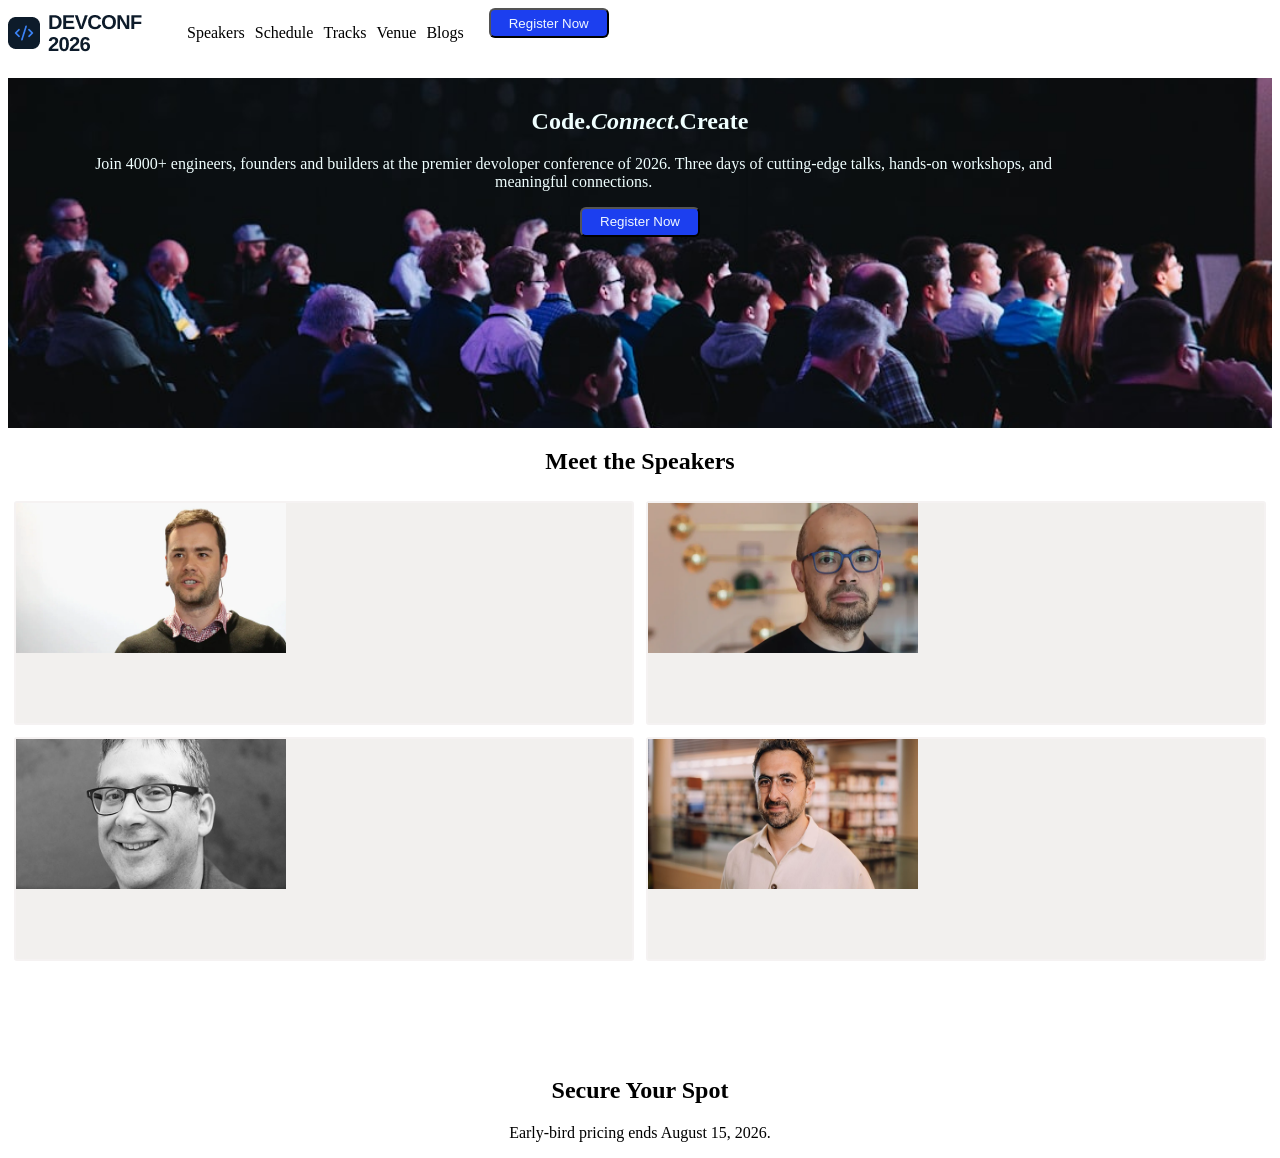
==== index.html @ 4367ab65 "secure your spot(just started)" ====
<!DOCTYPE html>
<html lang="en">

<head>
    <meta charset="UTF-8">
    <meta name="viewport" content="width=device-width, initial-scale=1.0">
    <title>Heade</title>
    <link rel="stylesheet" href="styles/button.css">
    <link rel="stylesheet" href="styles/head.css">
    <link rel="stylesheet" href="styles/nav_bar.css">
    <link rel="stylesheet" href="styles/banner.css">
    <link rel="stylesheet" href="styles/speakers.css">
    <style>
        .container {
            display: flex;
        }
        .hbanner{
            color: azure;
            text-align: center;
            padding-top: 30px;
        }
        .hbannerp{
            color: azure;
            text-align: center;
            padding-left: 60px;
            width: 80%;
        }
        

            
        

        .logo {
            display: flex;
            justify-content: space-around;
            justify-content: left;
        }

        .nav {
            display: flex;
            justify-content: space-around;

            justify-content: center;
        }
        .button1{
            margin-left: 20px;
            display: flex;
            
            justify-content: end;
        }
        .button2{
            display: flex;
            justify-content: center;
            align-items: baseline;
        }
        

        
    </style>
</head>

<body>
    <header>

        <nav class="container">
            <div class="logo">
                <img src="resources/logo.png" alt="">
            </div>
            <ul class="nav">
                <li>Speakers</li>
                <li>Schedule</li>
                <li>Tracks</li>
                <li>Venue</li>
                <li>Blogs</li>
            </ul>
            <div class="button1">
                <button>Register Now</button>
            </div>
        </nav>
    </header>
    
    
    
    <main>
        <section class="hero">
            <h1 class="hbanner">
                Code.<em>Connect</em>.Create
            </h1>
            <p class="hbannerp">
                Join 4000+ engineers, founders and builders at the premier devoloper
                conference of 2026. Three days of cutting-edge talks, hands-on workshops, and meaningful connections.
                
            </p>
            <div class="button2">
                <button>Register Now</button>
            </div>

        </section>
        <section>
             <h1 style="text-align: center;">Meet the Speakers</h1>
        </section>
        <section class="speakers">
            <div class="space">
                <img class="sp" src="resources/andrej.png" alt="a picture of andrej karpathy"> 
                
            </div>
            <div class="space">
                <img class="sp" src="resources/demis.png" alt="a picture of demis hassabis">
            </div>
            <div class="space">
                <img class="sp" src="resources/gary.png" alt="a picture of grey marcues">
            </div>

            <div class="space">
                <img class="sp" src="resources/mustafa.png" alt="a picture of mustafa suleyman">
            </div>

                
        </section><br><br><br><br><br>
        <section>
            <h1 style="text-align: center;">Secure Your Spot</h1>
            <p style="text-align: center;">Early-bird pricing ends August 15, 2026.</p>
        </section>
        
        <section class="pricing">
            <div class="pricing">

            </div>
            <div class="pricing"></div>
            <div class="pricing"></div>
        </section>


             
    </main>
</body>

</html>
---- styles/button.css ----
button {
            justify-content: right;
            height: 30px;
            width: 120px;
            color: aliceblue;
            background-color: rgb(28, 63, 239);
            justify-content: right;
            cursor: pointer;
            border-radius: 6px;

        }

button:hover{
            background-color: rgb(65, 213, 60);
        }
---- styles/head.css ----
.head{
    height: 100px;
    width: 50px;
}
.logo{
    align-items: center;
}
---- styles/nav_bar.css ----
nav ul li a{
            text-decoration: none;
        }
        

        nav ul li{
            cursor: pointer;
            margin-right: 5px;
            margin-left: 5px;
        }
        nav ul{
            display: flex;
            list-style: none;
        }
        nav ul li:hover{
            color: rgb(220, 139, 18);
        }
---- styles/banner.css ----
.hero{
    background-image: url("banner.jpg");
    background-size: cover;
    background-position: center;
    height: 350px;
}
---- styles/speakers.css ----
.speakers{
    display: grid;
    grid-template-columns: 50% 50%;
    

}
.sp{
    height: 150px;
    width: 270px;
}
.space{
    
    border-radius: 3px;
    border: 2px solid rgb(245, 242, 242);
    margin: 6px;
    height: 220px;
    background-color: rgb(242, 240, 238);
    
   
}
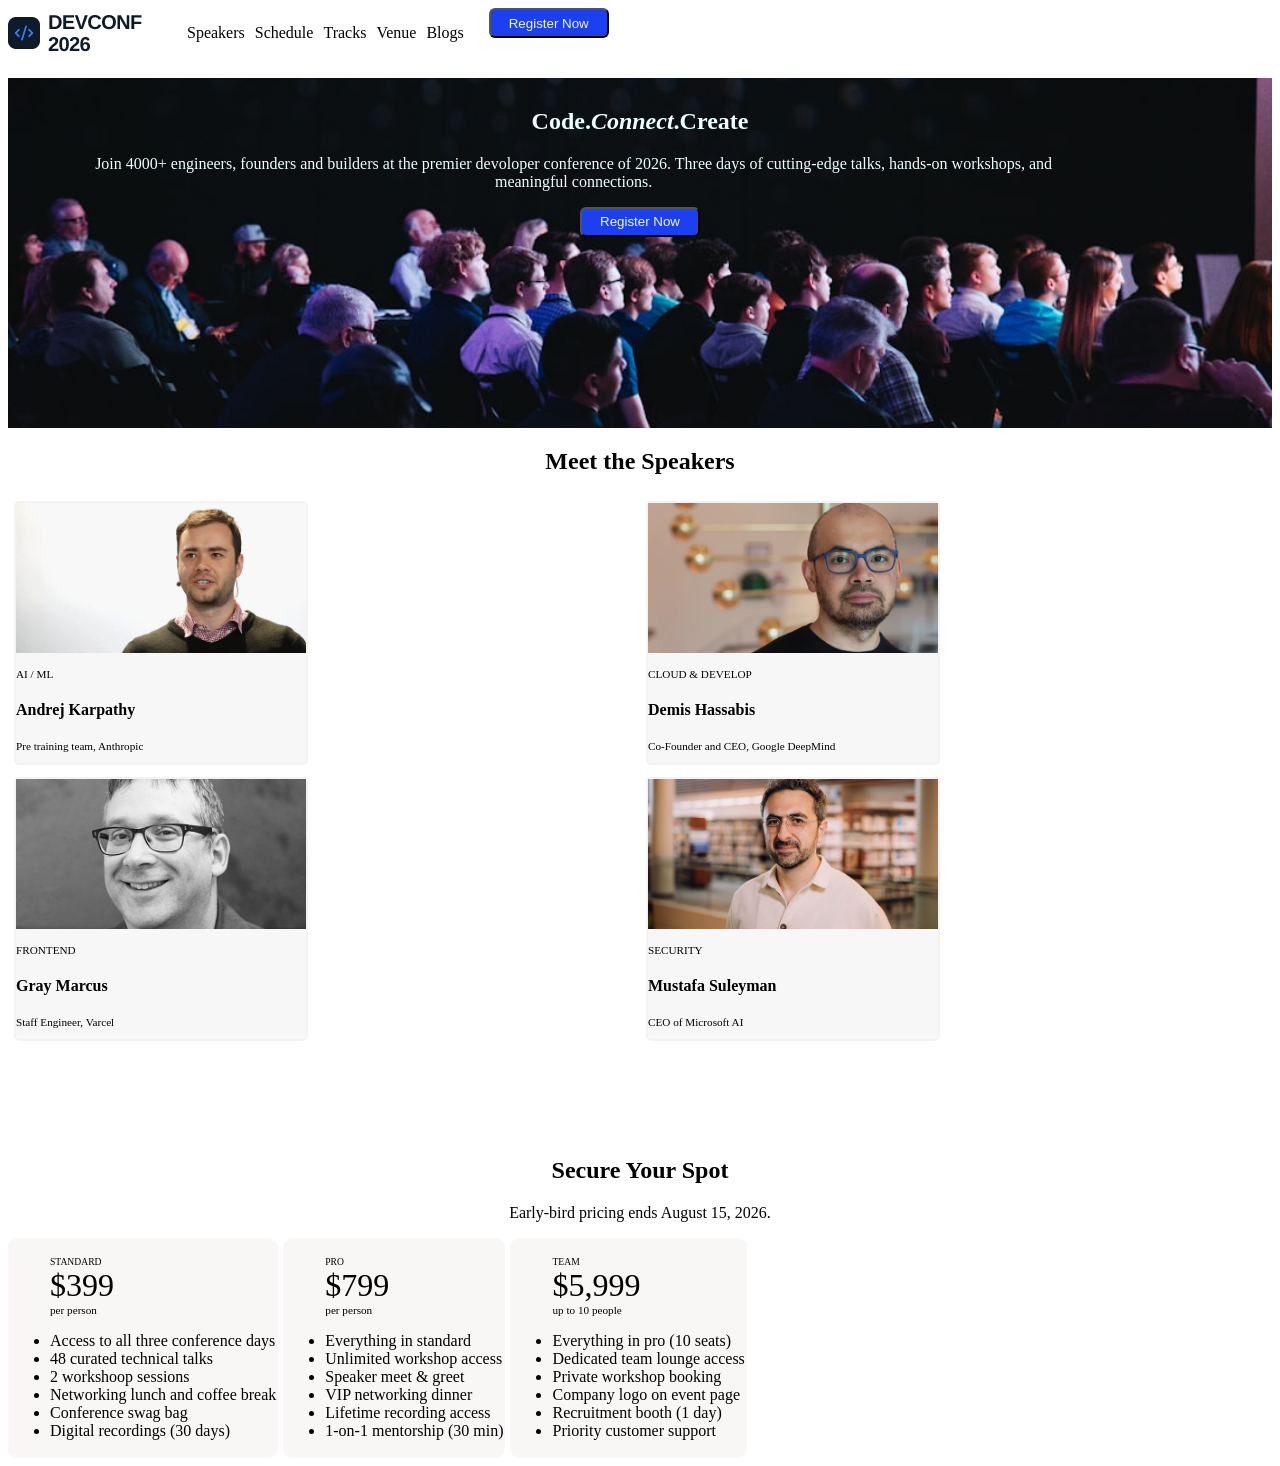
==== commit 1d4e4ad7: "pricing added" ====
--- a/index.html
+++ b/index.html
@@ -10,6 +10,7 @@
     <link rel="stylesheet" href="styles/nav_bar.css">
     <link rel="stylesheet" href="styles/banner.css">
     <link rel="stylesheet" href="styles/speakers.css">
+    <link rel="stylesheet" href="styles/pricing.css">
     <style>
         .container {
             display: flex;
@@ -101,18 +102,56 @@
         </section>
         <section class="speakers">
             <div class="space">
-                <img class="sp" src="resources/andrej.png" alt="a picture of andrej karpathy"> 
+                <img class="sp" src="resources/andrej.png" alt="a picture of andrej karpathy">
+                <p class="intro">
+                    AI / ML
+                </p> 
+                <p>
+                    <h4>Andrej Karpathy</h4>
+                </p>
+                <p class="intro">
+                    Pre training team, Anthropic
+                </p>
+
+
                 
             </div>
             <div class="space">
                 <img class="sp" src="resources/demis.png" alt="a picture of demis hassabis">
+                <p class="intro">
+                    CLOUD & DEVELOP
+                </p> 
+                <p>
+                    <h4>Demis Hassabis</h4>
+                </p>
+                <p class="intro">
+                    Co-Founder and CEO, Google DeepMind
+                </p>
             </div>
             <div class="space">
                 <img class="sp" src="resources/gary.png" alt="a picture of grey marcues">
+                <p class="intro">
+                    FRONTEND
+                </p> 
+                <p>
+                    <h4>Gray Marcus</h4>
+                </p>
+                <p class="intro">
+                    Staff Engineer, Varcel
+                </p>
             </div>
 
             <div class="space">
                 <img class="sp" src="resources/mustafa.png" alt="a picture of mustafa suleyman">
+                <p class="intro">
+                    SECURITY
+                </p> 
+                <p>
+                    <h4>Mustafa Suleyman</h4>
+                </p>
+                <p class="intro">
+                    CEO of Microsoft AI
+                </p>
             </div>
 
                 
@@ -121,13 +160,53 @@
             <h1 style="text-align: center;">Secure Your Spot</h1>
             <p style="text-align: center;">Early-bird pricing ends August 15, 2026.</p>
         </section>
-        
+
         <section class="pricing">
-            <div class="pricing">
-
-            </div>
-            <div class="pricing"></div>
-            <div class="pricing"></div>
+            <div class="content">
+                <ul class="first">
+                    <li  style="font-size: .6rem; ">STANDARD</li>
+                    <li style="font-size: 2rem; ">$399</li>
+                    <li style="font-size: .7rem; ">per person</li>
+                </ul>
+                <ul class="second">
+                    <li>Access to all three conference days</li>
+                    <li>48 curated technical talks</li>
+                    <li>2 workshoop sessions</li>
+                    <li>Networking lunch and coffee break</li>
+                    <li>Conference swag bag</li>
+                    <li>Digital recordings (30 days)</li>
+                </ul>
+            </div>
+            <div class="content">
+                <ul class="first">
+                    <li style="font-size: .6rem; ">PRO</li>
+                    <li style="font-size: 2rem; ">$799</li>
+                    <li style="font-size: .7rem; ">per person</li>
+                </ul>
+                <ul class="second">
+                    <li>Everything in standard</li>
+                    <li>Unlimited workshop access</li>
+                    <li>Speaker meet & greet</li>
+                    <li>VIP networking dinner</li>
+                    <li>Lifetime recording access</li>
+                    <li>1-on-1 mentorship (30 min)</li>
+                </ul>
+            </div>
+            <div class="content">
+                <ul class="first">
+                    <li style="font-size: .6rem; ">TEAM</li>
+                    <li style="font-size: 2rem; ">$5,999</li>
+                    <li style="font-size: .7rem; ">up to 10 people</li>
+                </ul>
+                <ul class="second">
+                    <li>Everything in pro (10 seats)</li>
+                    <li>Dedicated team lounge access</li>
+                    <li>Private workshop booking</li>
+                    <li>Company logo on event page</li>
+                    <li>Recruitment booth (1 day)</li>
+                    <li>Priority customer support</li>
+                </ul>
+            </div>
         </section>
 
 
--- a/styles/speakers.css
+++ b/styles/speakers.css
@@ -1,20 +1,29 @@
 .speakers{
+    margin: 0px;
+    padding: 0px;
+    
     display: grid;
     grid-template-columns: 50% 50%;
+}
     
-
-}
+    
 .sp{
     height: 150px;
-    width: 270px;
+    width: 290px;
 }
 .space{
     
-    border-radius: 3px;
+    border-radius: 5px;
     border: 2px solid rgb(245, 242, 242);
     margin: 6px;
-    height: 220px;
-    background-color: rgb(242, 240, 238);
+    width: fit-content;
+    height: 260px;
+    
+    
+    background-color: rgb(248, 247, 247);
+}
+.intro{
+    font-size: .7rem;
+}
     
    
-}
--- a/styles/pricing.css
+++ b/styles/pricing.css
@@ -0,0 +1,15 @@
+.pricing{
+    display: flex;
+    gap: 5px;
+    
+
+}
+.first{
+    list-style: none;
+    
+}
+.content{
+    border: 2px solid rgb(249, 247, 247);
+    border-radius: 9px;
+    background-color: rgb(248, 247, 245);
+}
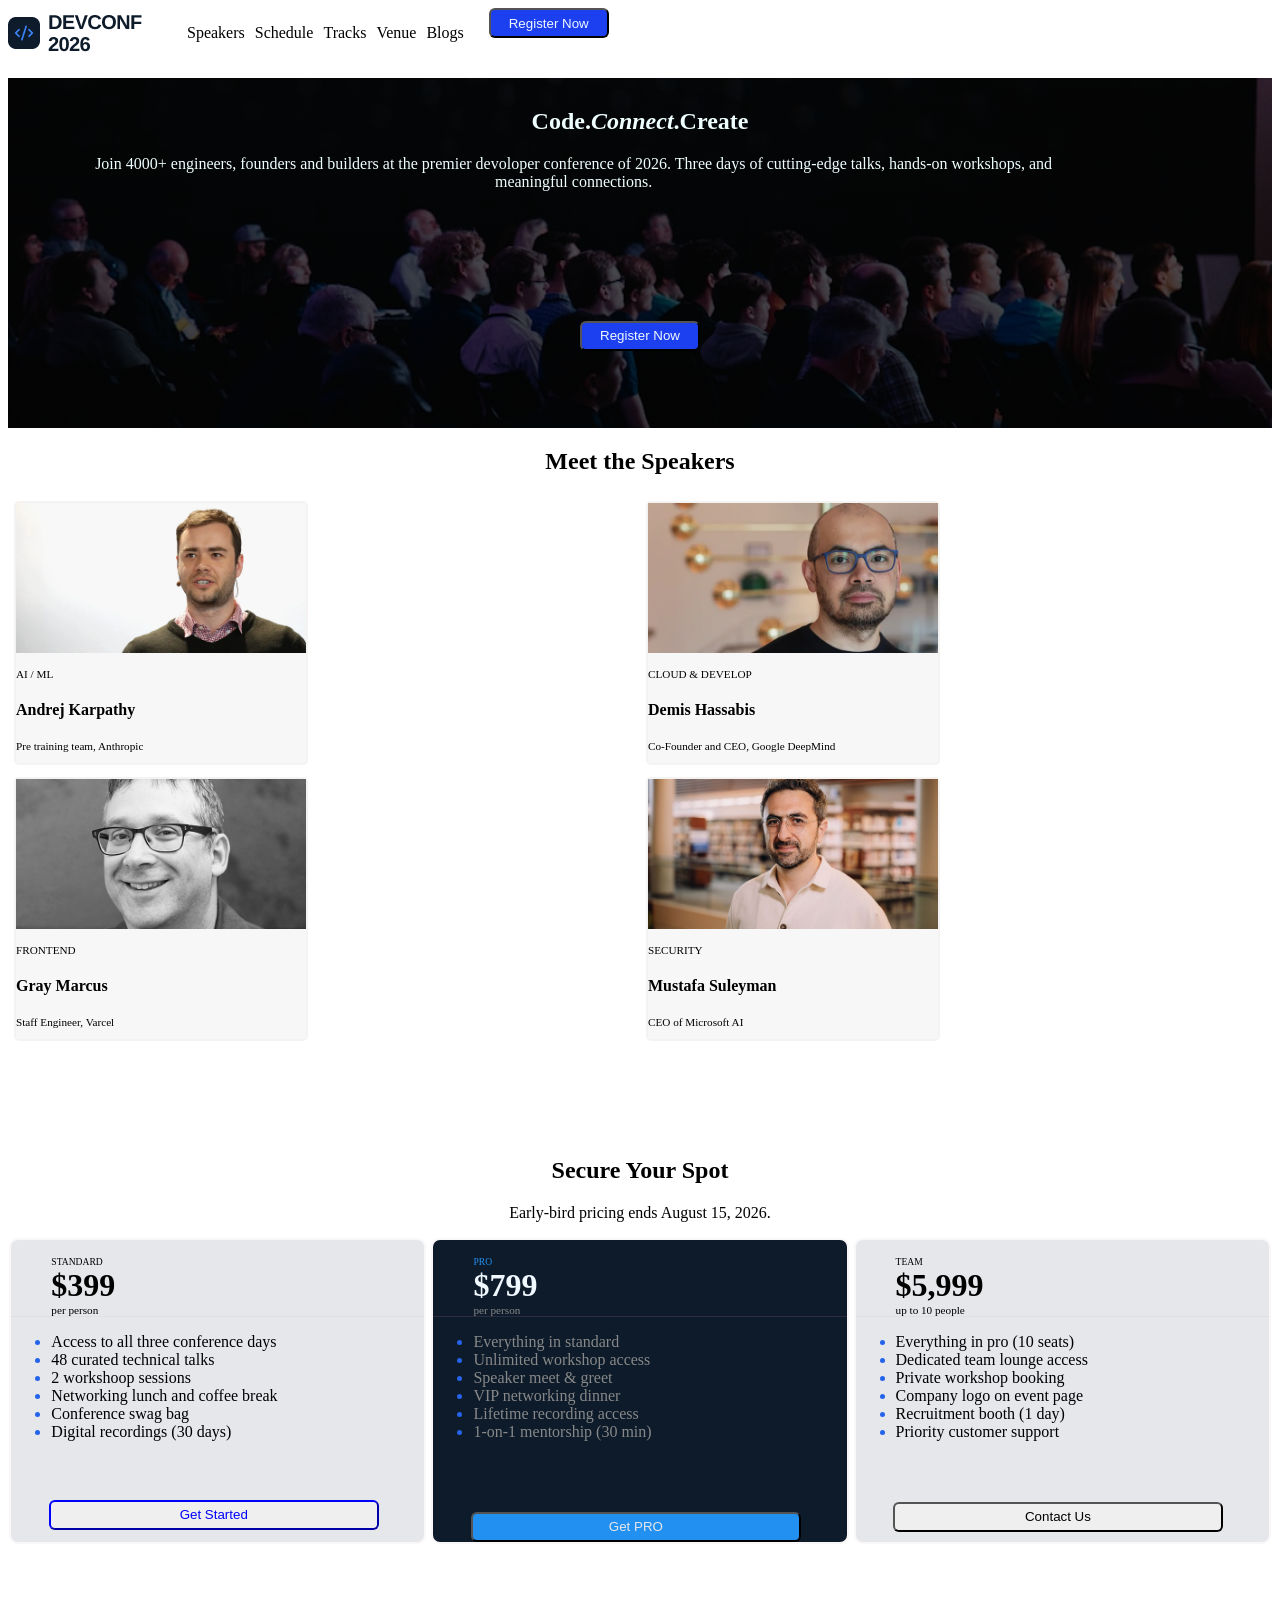
==== commit a11e3fe2: "compleated pricing" ====
--- a/index.html
+++ b/index.html
@@ -11,25 +11,28 @@
     <link rel="stylesheet" href="styles/banner.css">
     <link rel="stylesheet" href="styles/speakers.css">
     <link rel="stylesheet" href="styles/pricing.css">
+    <link rel="stylesheet" href="styles/footer.css">
     <style>
         .container {
             display: flex;
         }
-        .hbanner{
+
+        .hbanner {
             color: azure;
             text-align: center;
             padding-top: 30px;
         }
-        .hbannerp{
+
+        .hbannerp {
             color: azure;
             text-align: center;
             padding-left: 60px;
             width: 80%;
         }
-        
-
-            
-        
+
+
+
+
 
         .logo {
             display: flex;
@@ -43,20 +46,29 @@
 
             justify-content: center;
         }
-        .button1{
+
+        .button1 {
             margin-left: 20px;
             display: flex;
-            
+
             justify-content: end;
         }
-        .button2{
+
+        .button2 {
             display: flex;
             justify-content: center;
             align-items: baseline;
         }
-        
-
-        
+
+        .order_btn {
+            color: aqua;
+        }
+
+        a {
+            text-decoration: none;
+            color: inherit;
+            
+        }
     </style>
 </head>
 
@@ -68,20 +80,20 @@
                 <img src="resources/logo.png" alt="">
             </div>
             <ul class="nav">
-                <li>Speakers</li>
-                <li>Schedule</li>
-                <li>Tracks</li>
-                <li>Venue</li>
-                <li>Blogs</li>
+                <li><a href="">Speakers</a></li>
+                <li><a href="">Schedule</a></li>
+                <li><a href="">Tracks</a></li>
+                <li><a href="">Venue</a></li>
+                <li><a href="">Blogs</a></li>
             </ul>
             <div class="button1">
-                <button>Register Now</button>
+                <button class="register_btn">Register Now</button>
             </div>
         </nav>
     </header>
-    
-    
-    
+
+
+
     <main>
         <section class="hero">
             <h1 class="hbanner">
@@ -90,39 +102,39 @@
             <p class="hbannerp">
                 Join 4000+ engineers, founders and builders at the premier devoloper
                 conference of 2026. Three days of cutting-edge talks, hands-on workshops, and meaningful connections.
-                
+
             </p>
             <div class="button2">
-                <button>Register Now</button>
+                <button class="register_btn">Register Now</button>
             </div>
 
         </section>
         <section>
-             <h1 style="text-align: center;">Meet the Speakers</h1>
+            <h1 style="text-align: center;">Meet the Speakers</h1>
         </section>
         <section class="speakers">
             <div class="space">
                 <img class="sp" src="resources/andrej.png" alt="a picture of andrej karpathy">
                 <p class="intro">
                     AI / ML
-                </p> 
-                <p>
-                    <h4>Andrej Karpathy</h4>
+                </p>
+                <p class="name">
+                <h4><a href="https://en.wikipedia.org/wiki/Andrej_Karpathy">Andrej Karpathy</a></h4>
                 </p>
                 <p class="intro">
                     Pre training team, Anthropic
                 </p>
 
 
-                
+
             </div>
             <div class="space">
                 <img class="sp" src="resources/demis.png" alt="a picture of demis hassabis">
                 <p class="intro">
                     CLOUD & DEVELOP
-                </p> 
-                <p>
-                    <h4>Demis Hassabis</h4>
+                </p>
+                <p class="name">
+                <h4><a href="https://en.wikipedia.org/wiki/Demis_Hassabis">Demis Hassabis</a></h4>
                 </p>
                 <p class="intro">
                     Co-Founder and CEO, Google DeepMind
@@ -132,9 +144,9 @@
                 <img class="sp" src="resources/gary.png" alt="a picture of grey marcues">
                 <p class="intro">
                     FRONTEND
-                </p> 
-                <p>
-                    <h4>Gray Marcus</h4>
+                </p>
+                <p class="name">
+                <h4><a href="https://en.wikipedia.org/wiki/Gary_Marcus">Gray Marcus</a></h4>
                 </p>
                 <p class="intro">
                     Staff Engineer, Varcel
@@ -145,16 +157,16 @@
                 <img class="sp" src="resources/mustafa.png" alt="a picture of mustafa suleyman">
                 <p class="intro">
                     SECURITY
-                </p> 
-                <p>
-                    <h4>Mustafa Suleyman</h4>
+                </p>
+                <p class="name">
+                <h4><a href="https://en.wikipedia.org/wiki/Mustafa_Suleyman">Mustafa Suleyman</a></h4>
                 </p>
                 <p class="intro">
                     CEO of Microsoft AI
                 </p>
             </div>
 
-                
+
         </section><br><br><br><br><br>
         <section>
             <h1 style="text-align: center;">Secure Your Spot</h1>
@@ -164,8 +176,8 @@
         <section class="pricing">
             <div class="content">
                 <ul class="first">
-                    <li  style="font-size: .6rem; ">STANDARD</li>
-                    <li style="font-size: 2rem; ">$399</li>
+                    <li style="font-size: .6rem; ">STANDARD</li>
+                    <li class="price">$399</li>
                     <li style="font-size: .7rem; ">per person</li>
                 </ul>
                 <ul class="second">
@@ -176,11 +188,12 @@
                     <li>Conference swag bag</li>
                     <li>Digital recordings (30 days)</li>
                 </ul>
-            </div>
-            <div class="content">
-                <ul class="first">
-                    <li style="font-size: .6rem; ">PRO</li>
-                    <li style="font-size: 2rem; ">$799</li>
+                <button class="order1">Get Started</button>
+            </div>
+            <div class="pro">
+                <ul style="border-bottom: 1px solid rgb(44, 44, 66);" class="first">
+                    <li style="font-size: .6rem; color: rgb(34, 144, 240);">PRO</li>
+                    <li class="price" style="color: aliceblue;">$799</li>
                     <li style="font-size: .7rem; ">per person</li>
                 </ul>
                 <ul class="second">
@@ -191,11 +204,13 @@
                     <li>Lifetime recording access</li>
                     <li>1-on-1 mentorship (30 min)</li>
                 </ul>
+                <button class="order2">Get PRO</button>
+
             </div>
             <div class="content">
                 <ul class="first">
                     <li style="font-size: .6rem; ">TEAM</li>
-                    <li style="font-size: 2rem; ">$5,999</li>
+                    <li class="price">$5,999</li>
                     <li style="font-size: .7rem; ">up to 10 people</li>
                 </ul>
                 <ul class="second">
@@ -206,12 +221,16 @@
                     <li>Recruitment booth (1 day)</li>
                     <li>Priority customer support</li>
                 </ul>
-            </div>
-        </section>
-
-
-             
-    </main>
+                <button class="order3">Contact Us</button>
+            </div>
+        </section>
+
+
+
+    </main><br><br><br><br>
+
+    
+        
 </body>
 
 </html>
--- a/styles/button.css
+++ b/styles/button.css
@@ -1,4 +1,4 @@
-button {
+.register_btn {
             justify-content: right;
             height: 30px;
             width: 120px;
@@ -10,6 +10,16 @@
 
         }
 
+        .button2{
+            margin-top: 130px;
+        }
+
 button:hover{
-            background-color: rgb(65, 213, 60);
-        }+            background-color: rgb(21, 48, 127);
+        }
+
+.order_btn {
+    justify-content: center;
+    width: 280px;
+    color: blue;
+}
--- a/styles/banner.css
+++ b/styles/banner.css
@@ -1,5 +1,6 @@
 .hero{
-    background-image: url("banner.jpg");
+    
+    background-image: linear-gradient(rgba(0, 0, 0, 0.65),rgba(0, 0, 0, 0.75)), url("banner.jpg");
     background-size: cover;
     background-position: center;
     height: 350px;
--- a/styles/speakers.css
+++ b/styles/speakers.css
@@ -24,6 +24,6 @@
 }
 .intro{
     font-size: .7rem;
+
 }
-    
-   
+
--- a/styles/pricing.css
+++ b/styles/pricing.css
@@ -1,15 +1,79 @@
 .pricing{
-    display: flex;
+    
+    display: grid;
+    grid-template-columns: 33% 33% 33%;
     gap: 5px;
+    justify-content: center;
+}
+
+.price{
+    font-size: 2rem;
+    font-weight: 700;
+}
+
+.pro{
+    color: #888888;
+    background-color: #0d1b2a;
+     border: 2px solid rgb(249, 247, 247);
+    border-radius: 9px;
+}
     
 
-}
 .first{
     list-style: none;
     
+    
+    border-bottom: 1px solid #e0e0e0;
+    
+    
 }
 .content{
+    
     border: 2px solid rgb(249, 247, 247);
     border-radius: 9px;
-    background-color: rgb(248, 247, 245);
+    
+    
+    background-color: #e5e7eb;
+}
+
+.order1{
+    margin-left: 9%;
+    margin-top: 43px;
+    color: rgb(0, 0, 255);
+    border-color: rgb(0, 0, 255);
+    height: 30px;
+    width: 80%;
+    justify-content: center;
+    align-items: center;
+    align-content: center;
+    border-radius: 6px;
+    cursor: pointer;
+}
+.order2{
+    margin-left: 9%;
+    margin-top: 55px;
+    color: #e5e7eb;
+    background-color: rgb(34, 144, 240);
+    height: 30px;
+    width: 80%;
+    justify-content: center;
+    align-items: center;
+    align-content: center;
+    border-radius: 6px;
+    cursor: pointer;
+}
+.order3{
+    margin-left: 9%;
+    margin-top: 45px;
+    height: 30px;
+    width: 80%;
+    justify-content: center;
+    align-items: center;
+    align-content: center;
+    border-radius: 6px;
+    cursor: pointer;
+}
+
+.second li::marker{
+    color: #2563eb;
 }
--- a/styles/footer.css
+++ b/styles/footer.css
@@ -0,0 +1,22 @@
+footer {
+    background: #222;
+    color: white;
+    text-align: center;
+    padding: 20px;
+}
+
+.social-icons {
+    margin-top: 10px;
+}
+
+.social-icons a {
+    color: white;
+    font-size: 24px;
+    margin: 0 10px;
+    text-decoration: none;
+    transition: color 0.3s ease;
+}
+
+.social-icons a:hover {
+    color: #00bfff;
+}
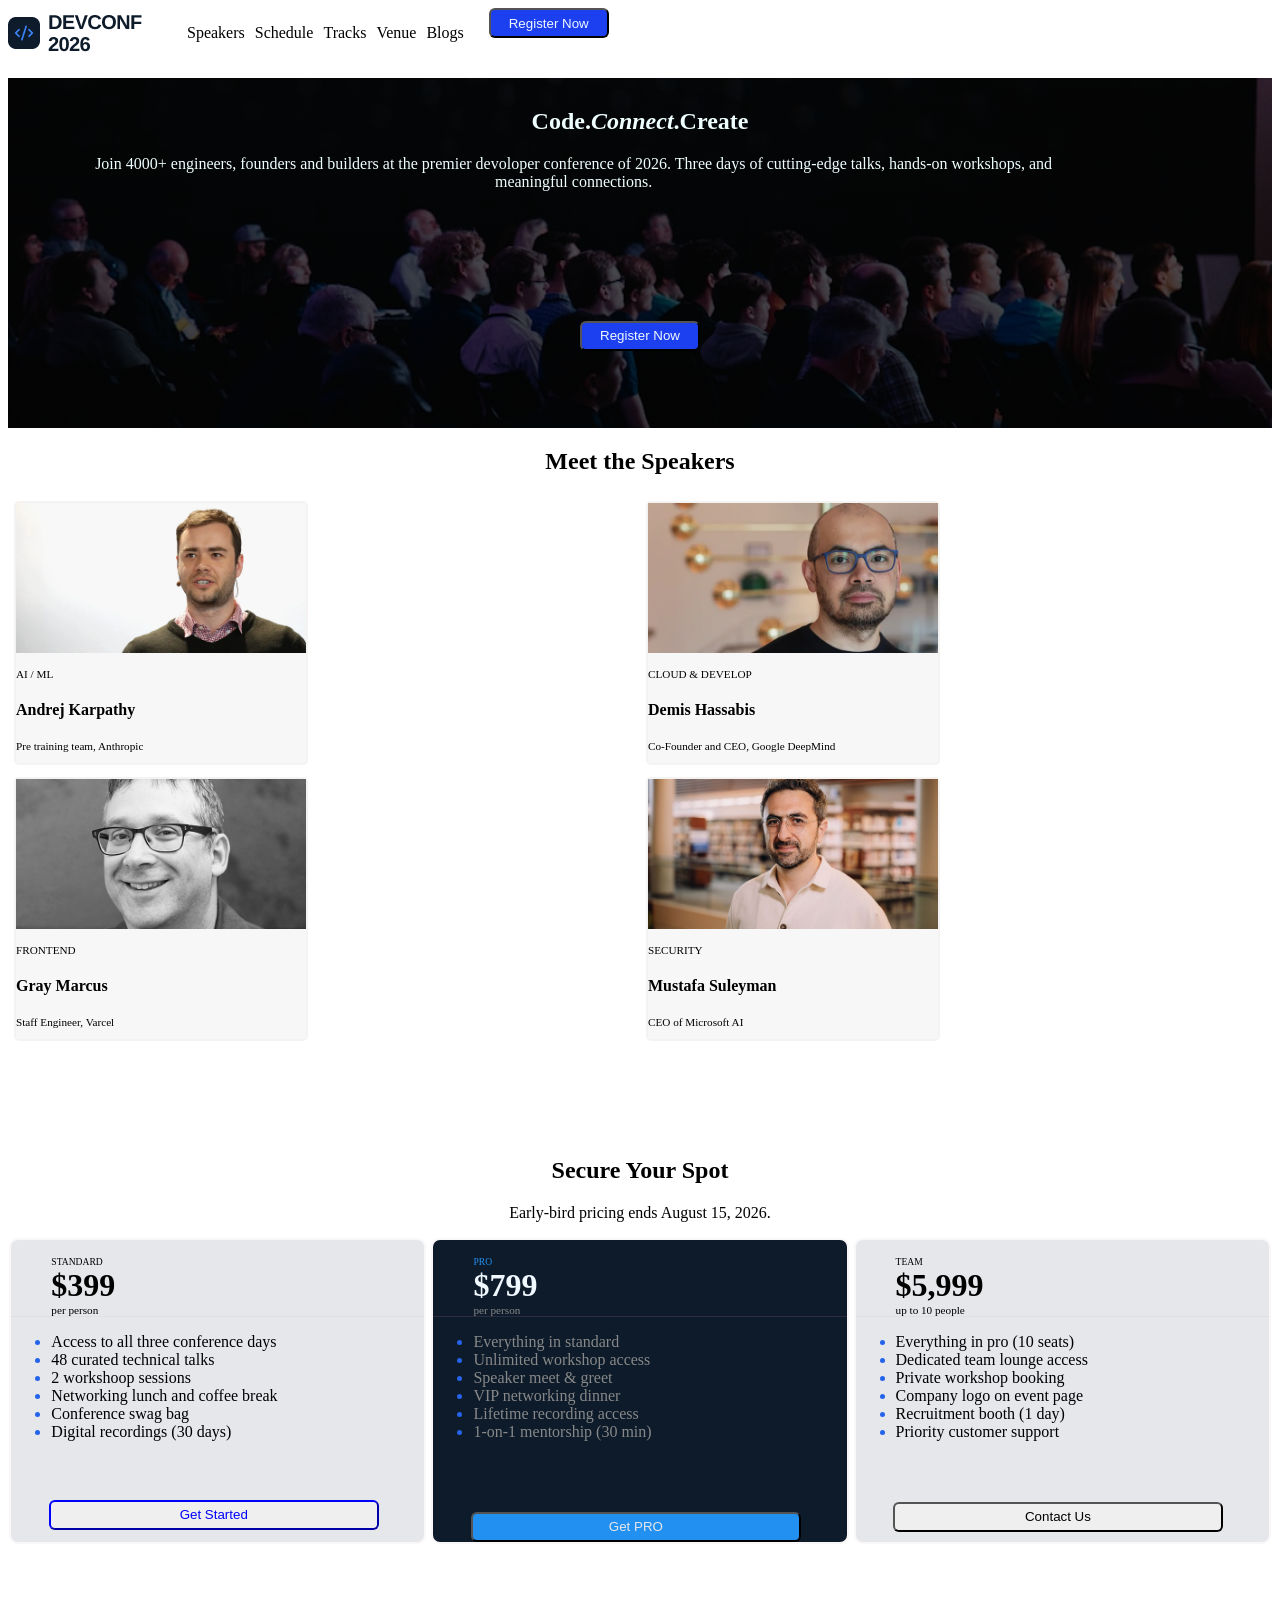
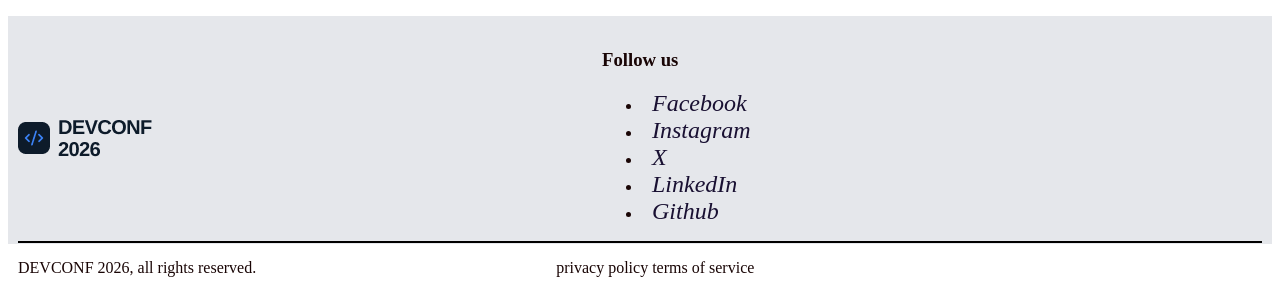
==== commit d311d2cd: "finished footer" ====
--- a/index.html
+++ b/index.html
@@ -67,7 +67,7 @@
         a {
             text-decoration: none;
             color: inherit;
-            
+
         }
     </style>
 </head>
@@ -229,8 +229,53 @@
 
     </main><br><br><br><br>
 
-    
+    <footer>
+        <div class="final"> 
+        <div class="footer-logo">
+            <img src="resources/logo.png" alt="">
+        </div>
+
+        <div class="social-links">
+            <h3>Follow us</h3>
+            <ul class="links">
+                <li><a href="https://facebook.com" target="_blank">
+                        <i>Facebook</i>
+                    </a></li>
+                <li><a href="https://instagram.com" target="_blank">
+                        <i>Instagram </i>
+                    </a></li>
+                <li><a href="https://twitter.com" target="_blank">
+                        <i>X </i>
+                    </a>
+                </li>
+                <li><a href="https://linkedin.com" target="_blank">
+                        <i>LinkedIn </i>
+                    </a></li>
+                <li><a href="https://github.com" target="_blank">
+                        <i>Github</i>
+                    </a></li>
+            </ul>
+
+
+
+
+
+
+
+
+        </div>
         
+        </div>
+        <div class="rights">
+            <p>
+                DEVCONF 2026, all rights reserved.
+            </p>
+            <p>privacy policy    terms of service</p>
+        </div>
+    </footer>
+
+
+
 </body>
 
 </html>
--- a/styles/footer.css
+++ b/styles/footer.css
@@ -1,22 +1,47 @@
 footer {
-    background: #222;
-    color: white;
-    text-align: center;
-    padding: 20px;
+    background: #e5e7eb;
+    color: rgb(25, 5, 5);
+    /* text-align: center; */
+    padding: 10px;
+    height: 208px;
+}
+.final{
+    display: flex;
+    flex: 50% 50%;
+    padding-bottom: 0px;
+    border-bottom: 2px solid black;
+
 }
 
-.social-icons {
-    margin-top: 10px;
+.footer-logo{
+    justify-content: start;
+    align-items: flex-start;
+    margin-top: 90px;
+    
+    align-items: left;
+   
 }
 
-.social-icons a {
-    color: white;
+.social-links {
+
+    justify-content: end;
+    margin-top: 5px;
+    margin-left: 450px;
+    
+}
+
+.social-links a {
+    color: rgb(25, 16, 50);
     font-size: 24px;
     margin: 0 10px;
     text-decoration: none;
     transition: color 0.3s ease;
 }
 
-.social-icons a:hover {
+.social-links a:hover {
     color: #00bfff;
+}
+.rights{
+    display: flex;
+    gap: 300px;
 }
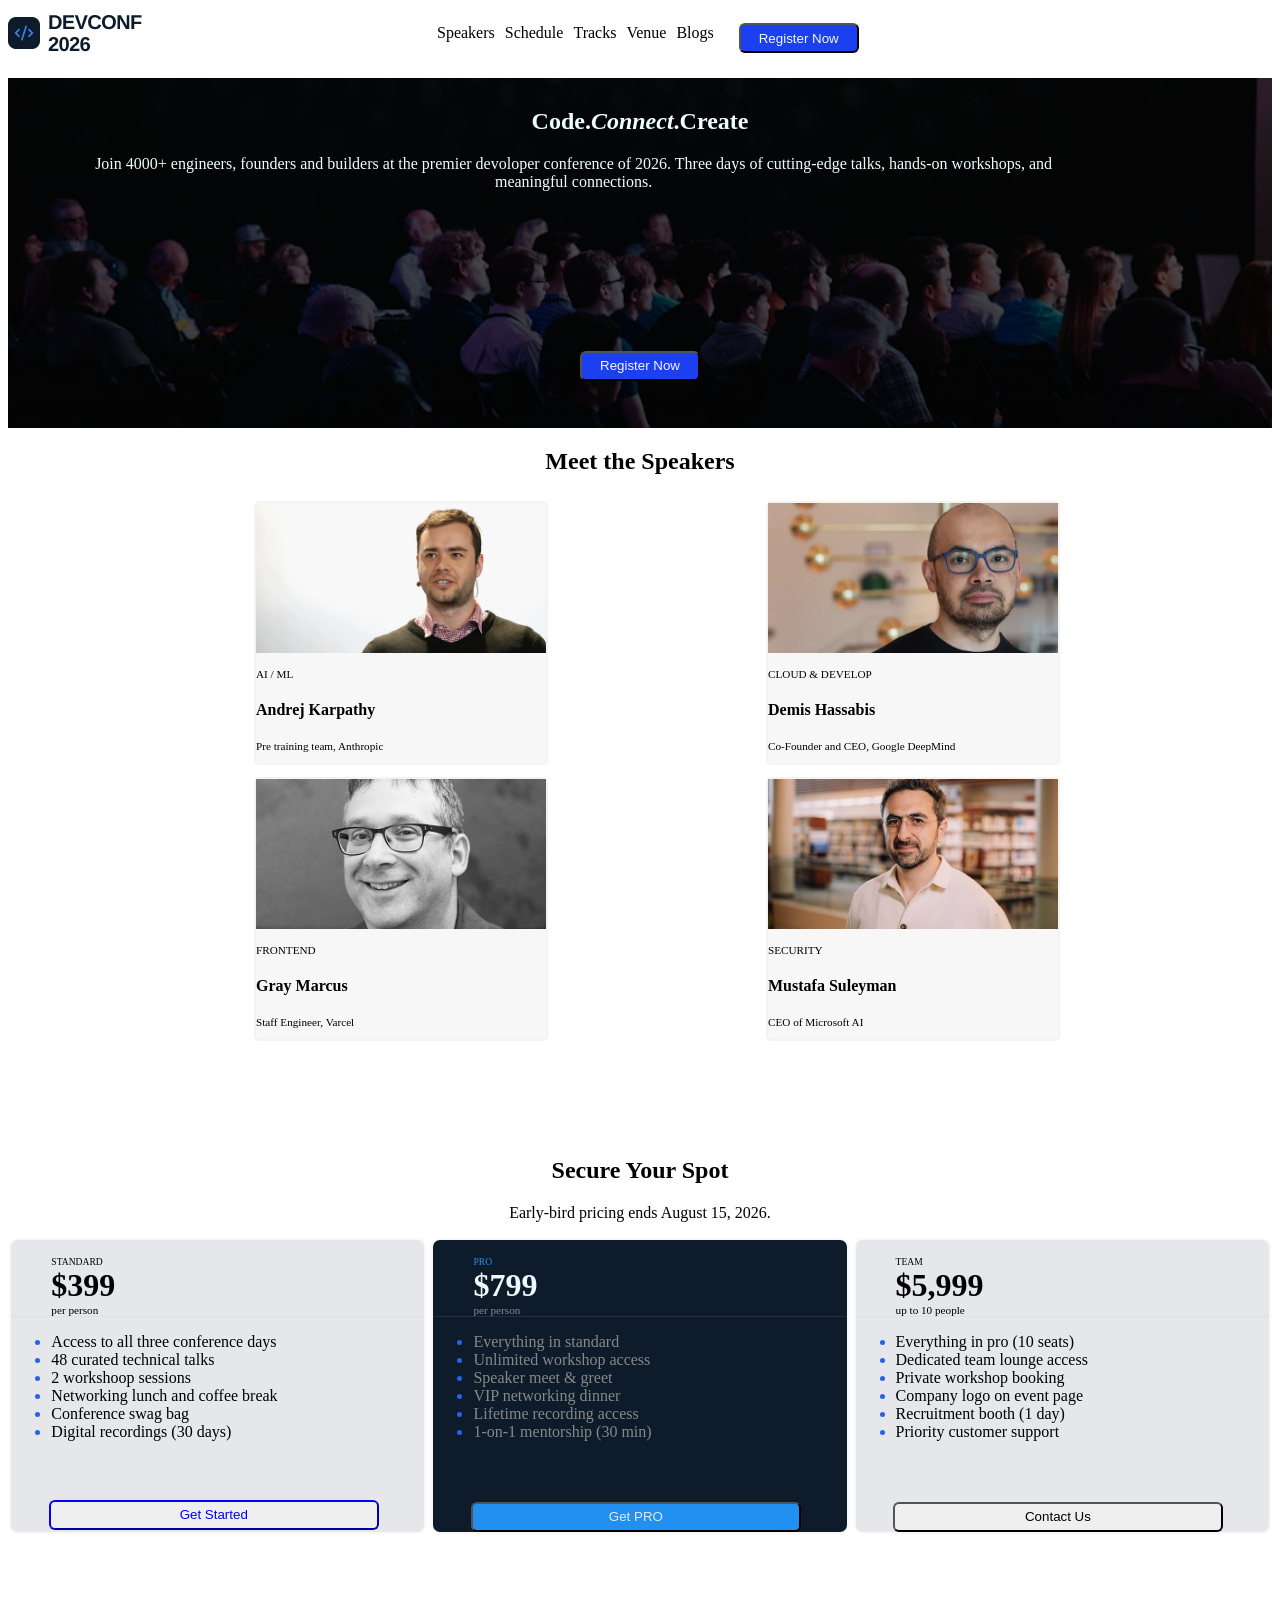
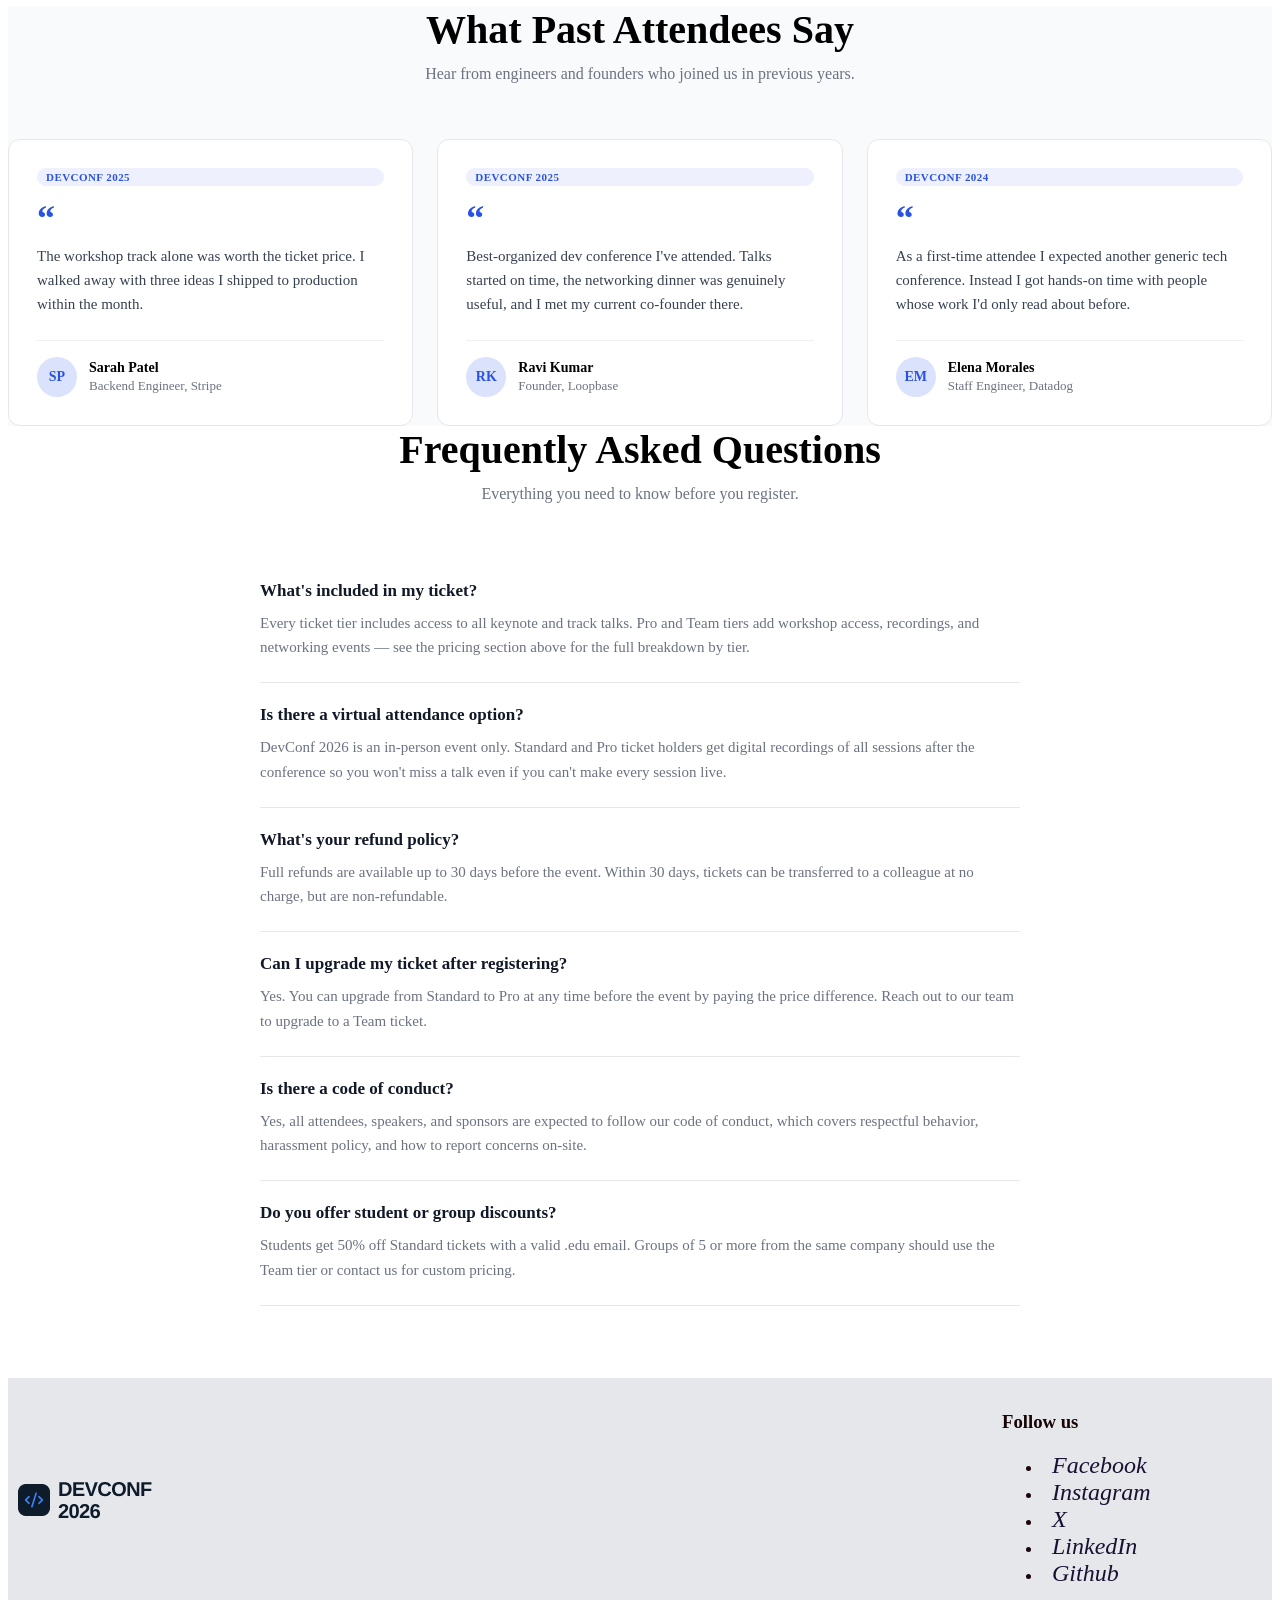
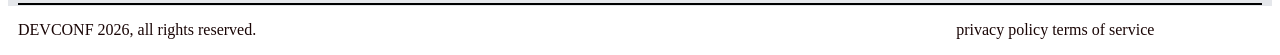
==== commit 0c874701: "section added with AI" ====
--- a/index.html
+++ b/index.html
@@ -13,6 +13,146 @@
     <link rel="stylesheet" href="styles/pricing.css">
     <link rel="stylesheet" href="styles/footer.css">
     <style>
+
+        .section-title {
+    text-align: center;
+    font-size: 40px;
+    font-weight: 800;
+    margin: 0 0 12px;
+  }
+
+  .section-sub {
+    text-align: center;
+    color: #6b7280;
+    font-size: 16px;
+    margin: 0 0 56px;
+  }
+
+  /* ---------- Testimonials ---------- */
+
+  .testimonials-section {
+    background: #f9fafb;
+  }
+
+  .testimonial-grid {
+    display: grid;
+    grid-template-columns: repeat(3, 1fr);
+    gap: 24px;
+  }
+
+  .testimonial-card {
+    background: #ffffff;
+    border: 1px solid #e5e7eb;
+    border-radius: 12px;
+    padding: 28px;
+    display: flex;
+    flex-direction: column;
+  }
+
+  .quote-mark {
+    font-size: 36px;
+    line-height: 1;
+    color: #2952e3;
+    font-weight: 800;
+    margin-bottom: 8px;
+  }
+
+  .testimonial-text {
+    font-size: 15px;
+    line-height: 1.6;
+    color: #374151;
+    margin: 0 0 24px;
+    flex-grow: 1;
+  }
+
+  .testimonial-author {
+    display: flex;
+    align-items: center;
+    gap: 12px;
+    border-top: 1px solid #f0f0f2;
+    padding-top: 16px;
+  }
+
+  .avatar {
+    width: 40px;
+    height: 40px;
+    border-radius: 50%;
+    background: #dbe2fb;
+    color: #2952e3;
+    font-weight: 700;
+    font-size: 14px;
+    display: flex;
+    align-items: center;
+    justify-content: center;
+    flex-shrink: 0;
+  }
+
+  .author-name {
+    font-weight: 700;
+    font-size: 14px;
+    margin: 0;
+  }
+
+  .author-role {
+    font-size: 13px;
+    color: #6b7280;
+    margin: 2px 0 0;
+  }
+
+  .year-tag {
+    display: inline-block;
+    font-size: 11px;
+    font-weight: 700;
+    letter-spacing: 0.04em;
+    color: #2952e3;
+    background: #eef1fd;
+    padding: 3px 9px;
+    border-radius: 20px;
+    margin-bottom: 14px;
+  }
+
+  /* ---------- FAQ ---------- */
+
+  .faq-list {
+    max-width: 760px;
+    margin: 0 auto;
+  }
+
+  .faq-item {
+    border-bottom: 1px solid #e5e7eb;
+    padding: 22px 0;
+  }
+
+  .faq-question {
+    margin: 0 0 10px;
+    font-size: 17px;
+    font-weight: 700;
+    color: #111827;
+  }
+
+  .faq-answer {
+    margin: 0;
+    font-size: 15px;
+    line-height: 1.65;
+    color: #6b7280;
+  }
+
+  @media (max-width: 800px) {
+    .testimonial-grid {
+      grid-template-columns: 1fr;
+    }
+    .section-title {
+      font-size: 30px;
+    }
+  }
+
+
+
+
+
+
+
+        
         .container {
             display: flex;
         }
@@ -223,7 +363,131 @@
                 </ul>
                 <button class="order3">Contact Us</button>
             </div>
-        </section>
+        </section><br><br><br><br>
+
+
+
+
+        <!-- ================= TESTIMONIALS ================= -->
+  <section class="testimonials-section">
+    <h2 class="section-title">What Past Attendees Say</h2>
+    <p class="section-sub">Hear from engineers and founders who joined us in previous years.</p>
+
+    <div class="testimonial-grid">
+
+      <div class="testimonial-card">
+        <span class="year-tag">DEVCONF 2025</span>
+        <div class="quote-mark">&ldquo;</div>
+        <p class="testimonial-text">
+          The workshop track alone was worth the ticket price. I walked away with three
+          ideas I shipped to production within the month.
+        </p>
+        <div class="testimonial-author">
+          <div class="avatar">SP</div>
+          <div>
+            <p class="author-name">Sarah Patel</p>
+            <p class="author-role">Backend Engineer, Stripe</p>
+          </div>
+        </div>
+      </div>
+
+      <div class="testimonial-card">
+        <span class="year-tag">DEVCONF 2025</span>
+        <div class="quote-mark">&ldquo;</div>
+        <p class="testimonial-text">
+          Best-organized dev conference I've attended. Talks started on time, the
+          networking dinner was genuinely useful, and I met my current co-founder there.
+        </p>
+        <div class="testimonial-author">
+          <div class="avatar">RK</div>
+          <div>
+            <p class="author-name">Ravi Kumar</p>
+            <p class="author-role">Founder, Loopbase</p>
+          </div>
+        </div>
+      </div>
+
+      <div class="testimonial-card">
+        <span class="year-tag">DEVCONF 2024</span>
+        <div class="quote-mark">&ldquo;</div>
+        <p class="testimonial-text">
+          As a first-time attendee I expected another generic tech conference. Instead I
+          got hands-on time with people whose work I'd only read about before.
+        </p>
+        <div class="testimonial-author">
+          <div class="avatar">EM</div>
+          <div>
+            <p class="author-name">Elena Morales</p>
+            <p class="author-role">Staff Engineer, Datadog</p>
+          </div>
+        </div>
+      </div>
+
+    </div>
+  </section>
+
+  <!-- ================= FAQ ================= -->
+  <section class="faq-section">
+    <h2 class="section-title">Frequently Asked Questions</h2>
+    <p class="section-sub">Everything you need to know before you register.</p>
+
+    <div class="faq-list">
+
+      <div class="faq-item">
+        <p class="faq-question">What's included in my ticket?</p>
+        <p class="faq-answer">
+          Every ticket tier includes access to all keynote and track talks. Pro and Team
+          tiers add workshop access, recordings, and networking events — see the pricing
+          section above for the full breakdown by tier.
+        </p>
+      </div>
+
+      <div class="faq-item">
+        <p class="faq-question">Is there a virtual attendance option?</p>
+        <p class="faq-answer">
+          DevConf 2026 is an in-person event only. Standard and Pro ticket holders get
+          digital recordings of all sessions after the conference so you won't miss a talk
+          even if you can't make every session live.
+        </p>
+      </div>
+
+      <div class="faq-item">
+        <p class="faq-question">What's your refund policy?</p>
+        <p class="faq-answer">
+          Full refunds are available up to 30 days before the event. Within 30 days, tickets
+          can be transferred to a colleague at no charge, but are non-refundable.
+        </p>
+      </div>
+
+      <div class="faq-item">
+        <p class="faq-question">Can I upgrade my ticket after registering?</p>
+        <p class="faq-answer">
+          Yes. You can upgrade from Standard to Pro at any time before the event by paying
+          the price difference. Reach out to our team to upgrade to a Team ticket.
+        </p>
+      </div>
+
+      <div class="faq-item">
+        <p class="faq-question">Is there a code of conduct?</p>
+        <p class="faq-answer">
+          Yes, all attendees, speakers, and sponsors are expected to follow our code of
+          conduct, which covers respectful behavior, harassment policy, and how to report
+          concerns on-site.
+        </p>
+      </div>
+
+      <div class="faq-item">
+        <p class="faq-question">Do you offer student or group discounts?</p>
+        <p class="faq-answer">
+          Students get 50% off Standard tickets with a valid .edu email. Groups of 5 or
+          more from the same company should use the Team tier or contact us for custom
+          pricing.
+        </p>
+      </div>
+
+    </div>
+  </section>
+
 
 
 
--- a/styles/button.css
+++ b/styles/button.css
@@ -9,9 +9,13 @@
             border-radius: 6px;
 
         }
+        .button1{
+            margin-left: 330px;
+            margin-top: 15px
+        }
 
         .button2{
-            margin-top: 130px;
+            margin-top: 160px;
         }
 
 button:hover{
--- a/styles/nav_bar.css
+++ b/styles/nav_bar.css
@@ -11,6 +11,7 @@
         nav ul{
             display: flex;
             list-style: none;
+            margin-left: 250px;
         }
         nav ul li:hover{
             color: rgb(220, 139, 18);
--- a/styles/speakers.css
+++ b/styles/speakers.css
@@ -1,6 +1,7 @@
 .speakers{
     margin: 0px;
     padding: 0px;
+    margin-left: 240px;
     
     display: grid;
     grid-template-columns: 50% 50%;
--- a/styles/pricing.css
+++ b/styles/pricing.css
@@ -51,7 +51,7 @@
 }
 .order2{
     margin-left: 9%;
-    margin-top: 55px;
+    margin-top: 45px;
     color: #e5e7eb;
     background-color: rgb(34, 144, 240);
     height: 30px;
--- a/styles/footer.css
+++ b/styles/footer.css
@@ -26,7 +26,7 @@
 
     justify-content: end;
     margin-top: 5px;
-    margin-left: 450px;
+    margin-left: 850px;
     
 }
 
@@ -43,5 +43,5 @@
 }
 .rights{
     display: flex;
-    gap: 300px;
+    gap: 700px;
 }
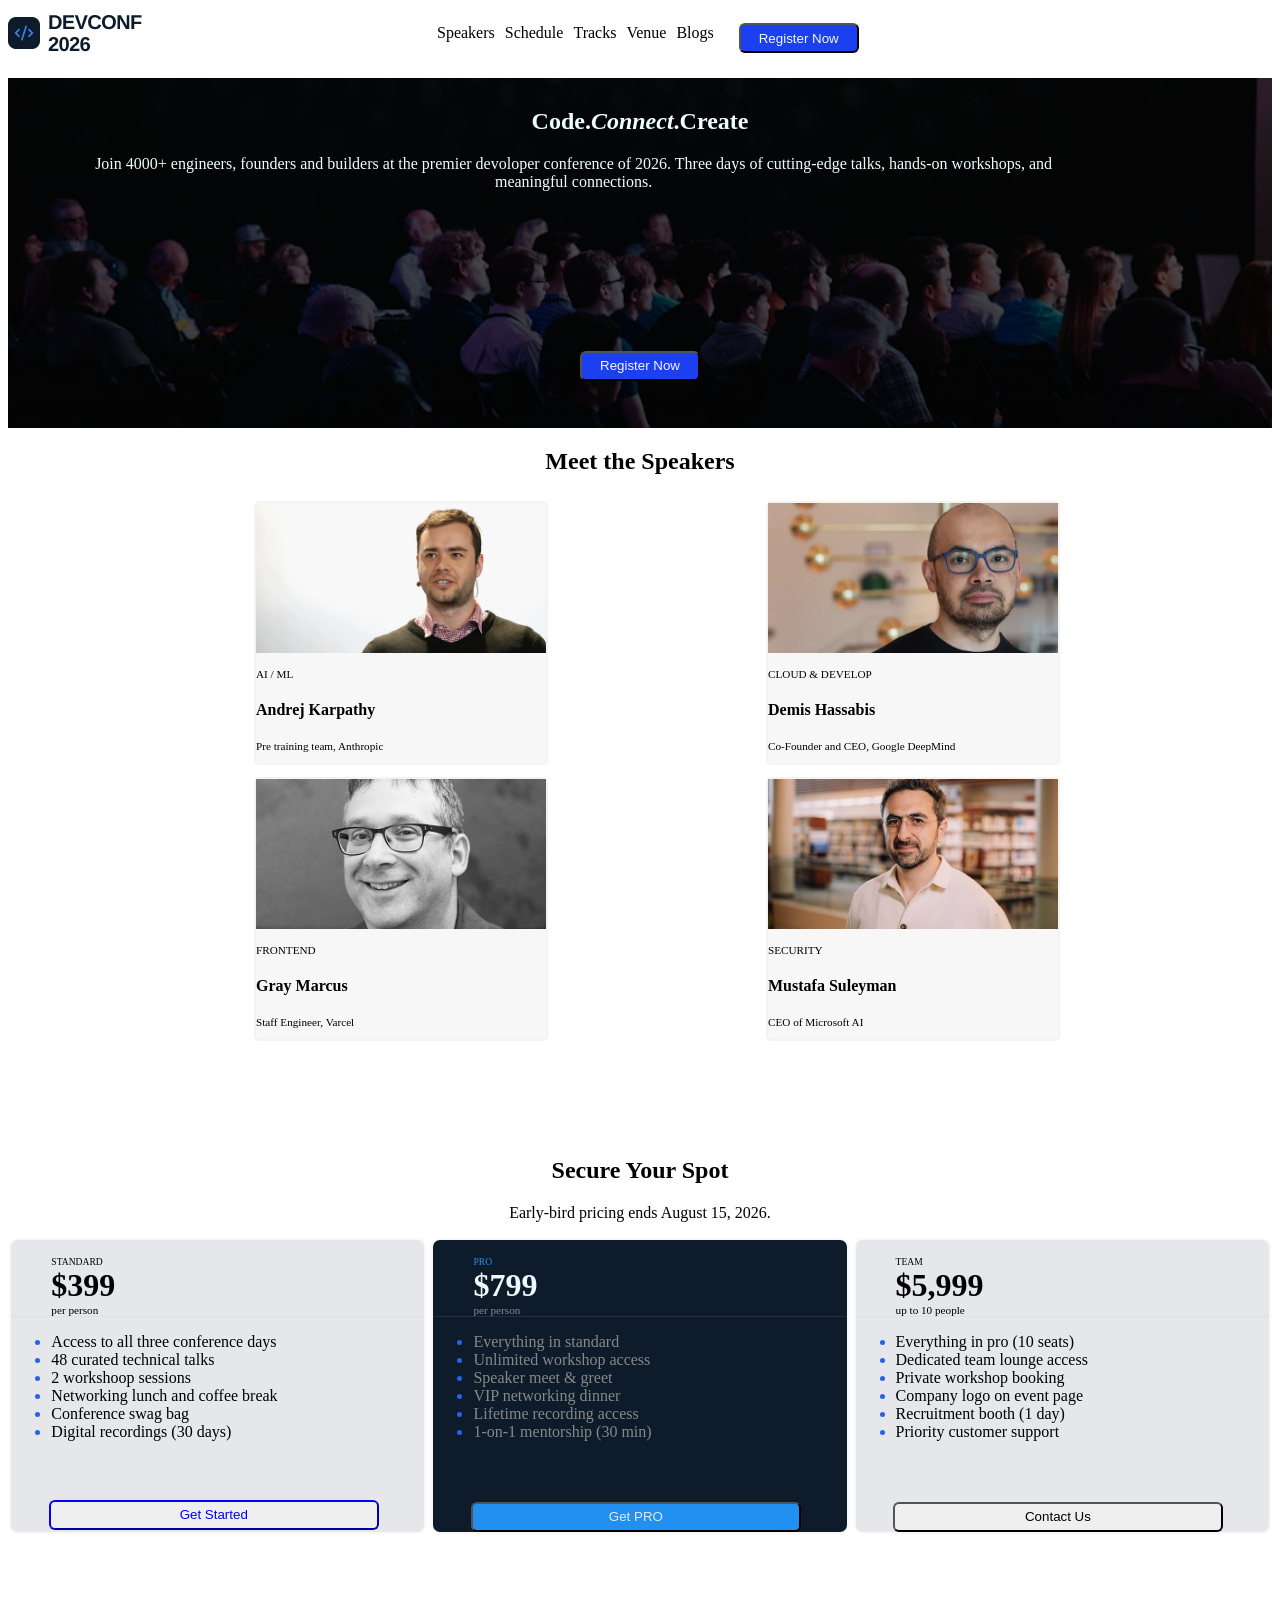
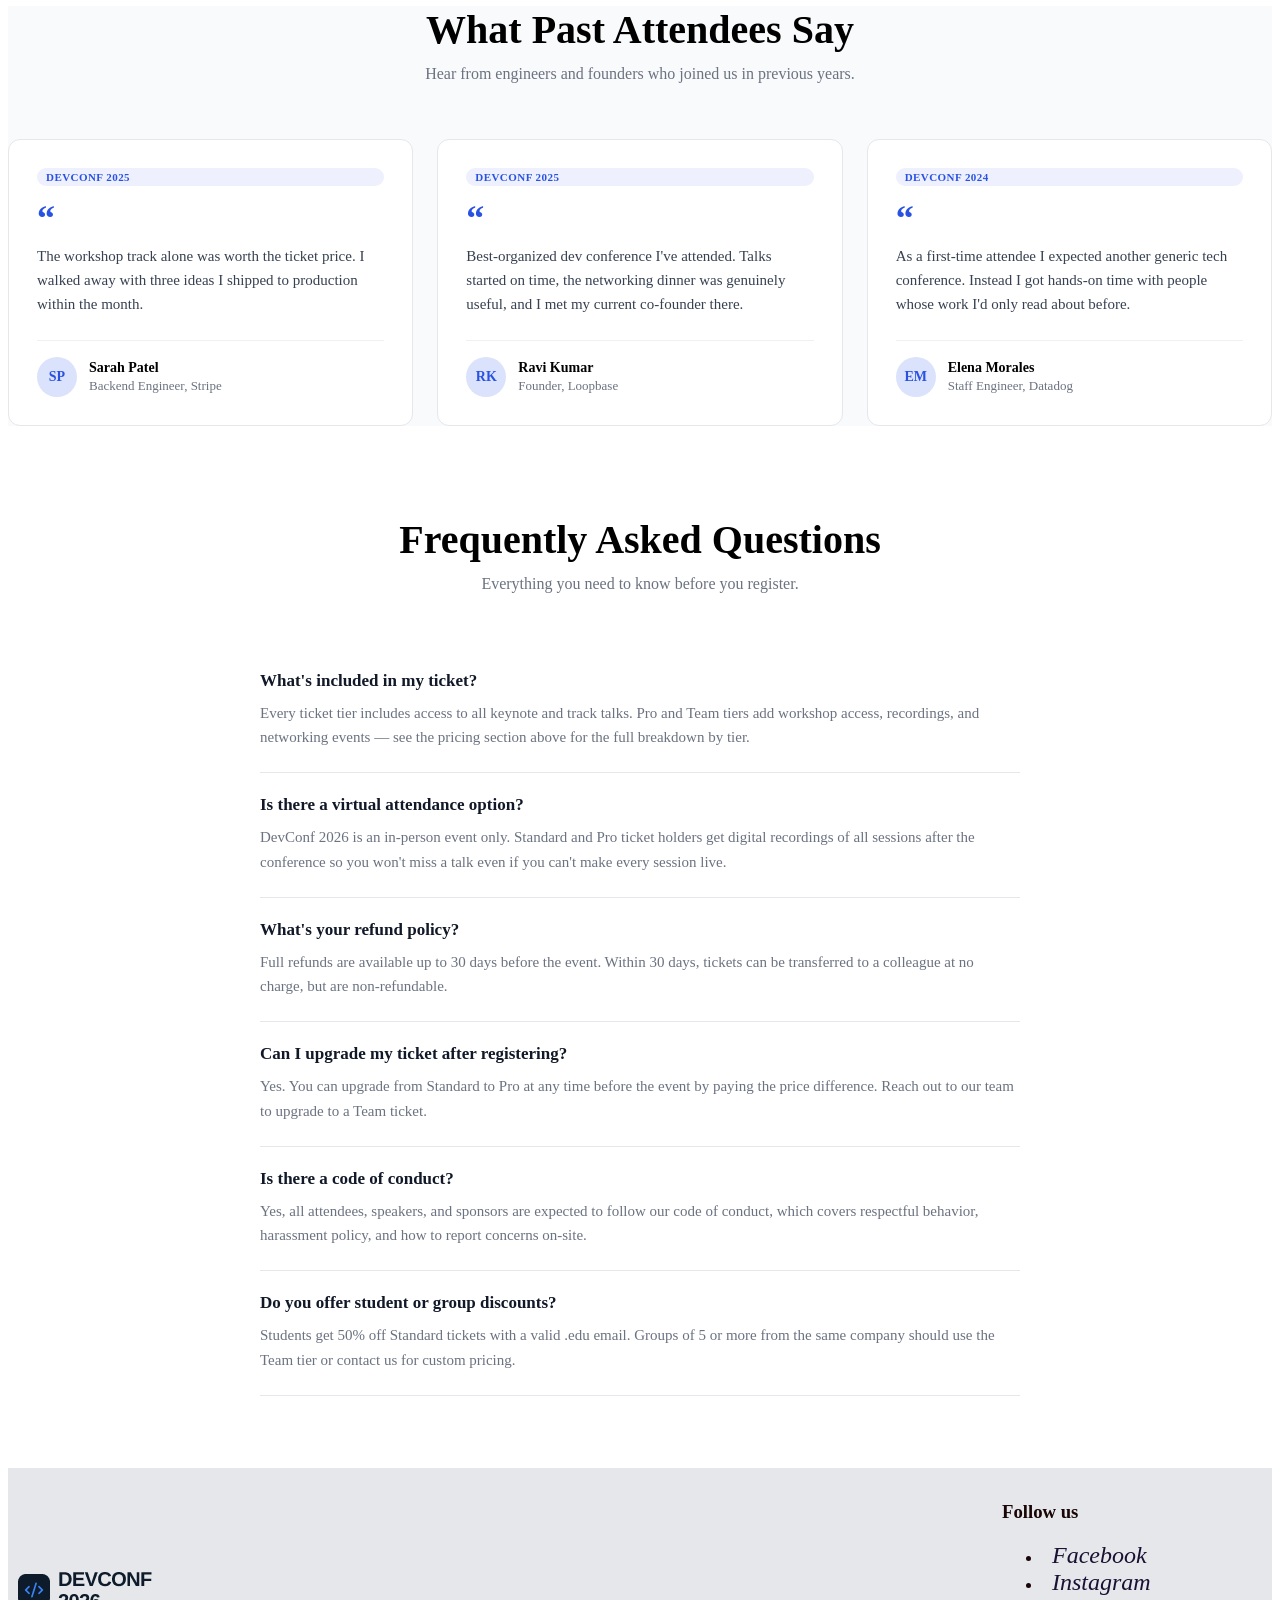
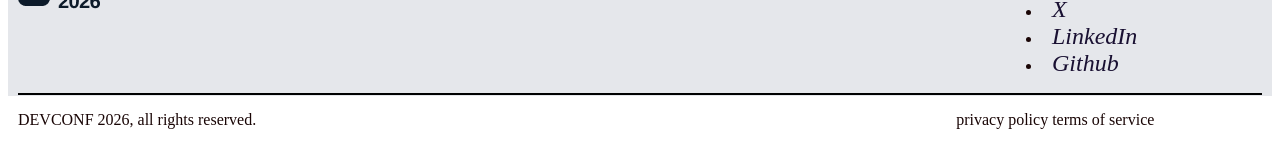
==== commit 88976faa: "prompts.txt added" ====
--- a/index.html
+++ b/index.html
@@ -424,7 +424,7 @@
       </div>
 
     </div>
-  </section>
+  </section><br><br><br><br><br>
 
   <!-- ================= FAQ ================= -->
   <section class="faq-section">
